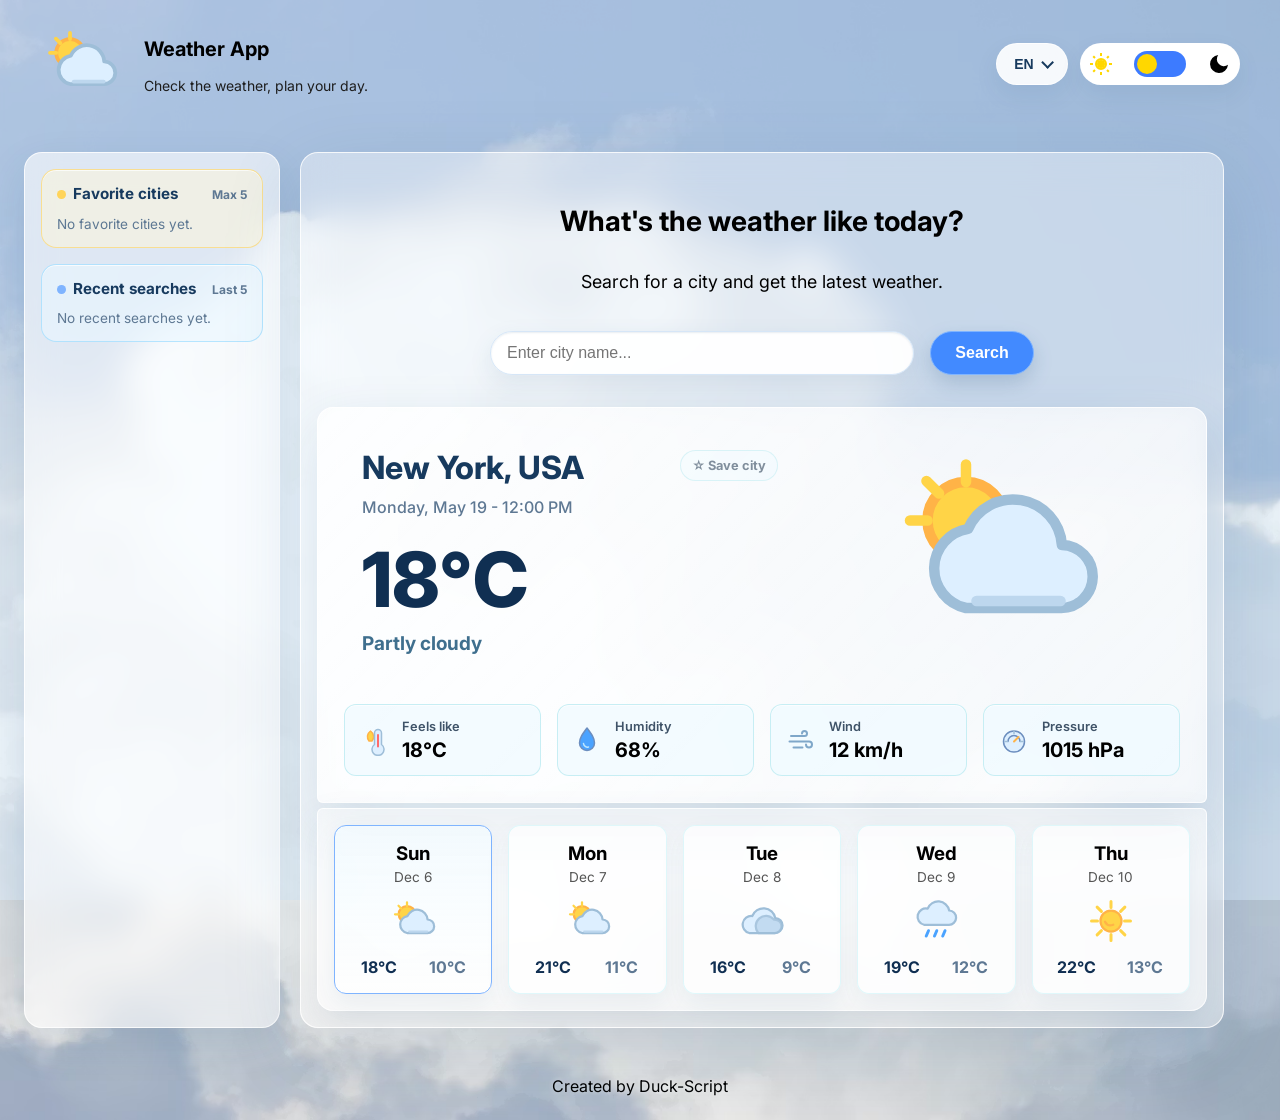
==== index.html @ ad8f3a9d "Replace main.html with index.html for consistency in file naming" ====
<!DOCTYPE html>

<html lang="en">

<head>
    <meta charset="UTF-8">
    <meta name="viewport" content="width=device-width, initial-scale=1.0">
    <meta http-equiv="X-UA-Compatible" content="ie=edge">
    <meta name="color-scheme" content="light dark">

    <link href="https://fonts.googleapis.com/css2?family=Inter:wght@400;500;600;700;800&display=swap" rel="stylesheet">

    <title>Weather App</title>

    <link rel="stylesheet" href="./css/style.css">
    <script src="./js/main.js" defer></script>
    
</head>

<body>
    <div class="page-loader" id="page-loader">
        <div class="loader-card" aria-hidden="true">
            <div class="loader-sky">
                <span class="loader-ring"></span>
                <img src="./assets/icons/weather/partly-cloudy.svg" alt="" class="loader-icon">
                <span class="loader-dot loader-dot-1"></span>
                <span class="loader-dot loader-dot-2"></span>
                <span class="loader-dot loader-dot-3"></span>
            </div>
            <div class="loader-progress">
                <span></span>
            </div>
        </div>
        <p>Loading weather app...</p>
    </div>

    <!-- Header navigation -->
    <header class="top-section">

        <div class="sun-cloud-icon">
            <img src="./assets/icons/weather/partly-cloudy.svg" alt="weather icon" class="weather-icon">
        </div>

        <div class="app-name">
            <h2 class="app-title">Weather App</h2>
            <h3 class="app-subtitle">Check the weather, plan your day.</h3>
        </div>

        <div class="header-controls">
            <!-- Language selector -->
            <div class="language-menu">
                <select id="language-select" class="language-select" aria-label="Language selector">
                    <option value="en">EN</option>
                    <option value="pl">PL</option>
                    <option value="ua">UA</option>
                </select>

                <button id="language-button" class="language-button" type="button" aria-haspopup="listbox" aria-expanded="false">
                    EN
                </button>

                <div id="language-options" class="language-options" role="listbox" hidden>
                    <button type="button" data-language="en" role="option">EN</button>
                    <button type="button" data-language="pl" role="option">PL</button>
                    <button type="button" data-language="ua" role="option">UA</button>
                </div>
            </div>

            <!-- Theme toggle -->
            <div class="mode-toggle-container">
                <img src="./assets/icons/app/light-mode.svg" alt="" class="light-mode" aria-hidden="true">
                <input type="checkbox" id="switch" /><label for="switch">Toggle</label>
                <img src="./assets/icons/app/dark-mode.svg" alt="" class="dark-mode" aria-hidden="true">
            </div>
        </div>

    </header>

    <div class="app-layout">
        <aside class="city-panel" aria-label="Saved cities panel">
            <section class="city-panel__section city-panel__section--favorites">
                <div class="city-panel__header">
                    <h2 id="favorites-title">Favorite cities</h2>
                    <span id="favorites-limit">Max 5</span>
                </div>
                <ul id="favorite-cities" class="city-list"></ul>
            </section>

            <section class="city-panel__section city-panel__section--recent">
                <div class="city-panel__header">
                    <h2 id="recent-title">Recent searches</h2>
                    <span id="recent-limit">Last 5</span>
                </div>
                <ul id="recent-searches" class="city-list"></ul>
            </section>
        </aside>

        <main class="main-section">
        <!-- Search section -->
        <div class="headline-container">
            <h1 id="headline">What&rsquo;s the weather like today?</h1>
            <h2 id="subtitle">Search for a city and get the latest weather.</h2>
        </div>

        <form class="search-container">
            <label for="city-input" class="visually-hidden">City name</label>
            <div class="search-input-wrapper">
                <input id="city-input" type="text" placeholder="Enter city name..." autocomplete="off">
                <ul id="city-suggestions" class="city-suggestions" hidden></ul>
            </div>
            <button id="search-button" type="submit">Search</button>
        </form>

        <!-- Weather data rendered by JavaScript -->
        <section class="weather-display-container">

            <section class="weather-display">
                <div class="weather-info">
                    <div class="current-city-header">
                        <h2 id="city-name">New York, USA</h2>
                        <button id="favorite-button" class="favorite-button" type="button">☆ Save city</button>
                    </div>

                    <h3 id="date">Monday, May 19 - 12:00 PM </h3>

                    <p id="temperature">18°C</p>
                    <p id="description">Partly cloudy</p>
                </div>

                    <img id="current-weather-icon" src="./assets/icons/weather/partly-cloudy.svg" alt="Weather Icon">

            </section>

            <section class="weather-details">
                <article class="weather-description">

                    <img src="./assets/icons/metrics/feels-like.svg" alt="Feels like icon" class="weather-description-icon"/>
                    <div class="feels-like-container">
                        <h3>Feels like</h3>
                        <p id="feels-like">18°C</p>
                    </div>

                </article>

                <article class="weather-description">

                    <img src="./assets/icons/metrics/humidity.svg" alt="Humidity icon" class="weather-description-icon"/>
                    <div class="humidity-container">
                        <h3>Humidity</h3>
                        <p id="humidity">68%</p>
                    </div>

                </article>

                <article class="weather-description">
                    <img src="./assets/icons/metrics/wind.svg" alt="Wind icon" class="weather-description-icon"/>
                    <div class="wind-container">
                        <h3>Wind</h3>
                        <p id="wind-speed">12 km/h</p>
                    </div>
                </article>

                <article class="weather-description">
                    <img src="./assets/icons/metrics/pressure.svg" alt="Pressure icon" class="weather-description-icon"/>
                    <div class="pressure-container">
                        <h3>Pressure</h3>
                        <p id="pressure">1015 hPa</p>
                    </div>
                </article>

            </section>
        </section>

        <!-- Forecast section rendered by JavaScript -->
        <section class="forecast">
            <article class="forecast-card">

                <div class="day-month">
                    <h3>Mon</h3>
                    <p id="month-1">May 19</p>
                </div>

                <img src="./assets/icons/weather/partly-cloudy.svg" alt="Sunny day" class="card1-icon"/>

                <div class="temp-range">
                    <p id="range-1">18°C</p>
                    <p id="range-2">10°C</p>
                </div>

            </article>

            <article class="forecast-card">

                <div class="day-month">
                    <h3>Tue</h3>
                    <p id="month-2">May 20</p>
                </div>

                <img src="./assets/icons/weather/partly-cloudy.svg" alt="Sunny day" class="card2-icon"/>

                <div class="temp-range">
                    <p id="range-3">21°C</p>
                    <p id="range-4">11°C</p>
                </div>

            </article>

            <article class="forecast-card">

                <div class="day-month">
                    <h3>Wed</h3>
                    <p id="month-3">May 21</p>
                </div>

                <img src="./assets/icons/weather/partly-cloudy.svg" alt="Sunny day" class="card3-icon"/>

                <div class="temp-range">
                    <p id="range-5">16°C</p>
                    <p id="range-6">9°C</p>
                </div>

            </article>

            <article class="forecast-card">

                <div class="day-month">
                    <h3>Thu</h3>
                    <p id="month-4">May 22</p>
                </div>

                <img src="./assets/icons/weather/partly-cloudy.svg" alt="Sunny day" class="card4-icon"/>

                <div class="temp-range">
                    <p id="range-7">19°C</p>
                    <p id="range-8">12°C</p>
                </div>

            </article>

            <article class="forecast-card">

                <div class="day-month">
                    <h3>Fri</h3>
                    <p id="month-5">May 23</p>
                </div>

                <img src="./assets/icons/weather/partly-cloudy.svg" alt="Sunny day" class="card5-icon"/>

                <div class="temp-range">
                    <p id="range-9">22°C</p>
                    <p id="range-10">13°C</p>
                </div>

            </article>

        </section>
        </main>
    </div>

    <footer>
        <p>Created by Duck-Script</p>
    </footer>

</body>

</html>
---- css/style.css ----
/* Switching between light and dark themes */

:root {
    --body-bg-image: url("../assets/backgrounds/clouds.avif");
    --page-overlay-bg: #DDEFFF73;
    --text-primary: #000000;
    --text-secondary: #1D1D1D;
    --text-muted: #555555;
    --weather-city-text: #173A5E;
    --weather-date-text: #5E7893;
    --weather-temp-text: #102F52;
    --weather-description-text: #3F6F8E;
    --weather-detail-text: #3F5368;
    --surface-main-bg: #FFFFFF66;
    --surface-main-border: #FFFFFFCC;
    --surface-main-shadow: 0 1.5rem 5rem #1F4E7926;
    --surface-weather-bg: #FFFFFFB3;
    --surface-weather-glow: #FFFFFF8C;
    --surface-weather-border: #FFFFFFD9;
    --surface-weather-shadow: 0 1.25rem 3.5rem #1F4E7924;
    --surface-forecast-bg: #FFFFFF80;
    --surface-forecast-border: #FFFFFFCC;
    --surface-forecast-shadow: 0 0.875rem 2.25rem #1F4E791A;
    --surface-card-bg: #FFFFFFB3;
    --surface-card-border: #D9F7FACC;
    --surface-card-shadow: 0 0.625rem 1.5rem #1F4E7914;
    --detail-card-bg: #F1FAFFCC;
    --detail-card-border: #BDECF2CC;
    --detail-card-shadow: inset 0 0.0625rem 0 #FFFFFFB3;
    --panel-bg: #FFFFFF9C;
    --panel-border: #FFFFFFCC;
    --panel-shadow: 0 1rem 2.5rem #1F4E7920;
    --panel-favorites-bg: #FFF7D980;
    --panel-favorites-border: #FFD45A99;
    --panel-recent-bg: #EAF7FF99;
    --panel-recent-border: #8ED7FF99;
    --panel-section-shadow: inset 0 0.0625rem 0 #FFFFFFB3;
    --toggle-container-bg: #FFFFFF;
    --toggle-light-bg: #3d7bff;
    --toggle-dark-bg: #FFD700;
    --toggle-knob-bg: #FFD700;
    --select-bg: #FFFFFFE6;
    --select-text: #173A5E;
    --select-border: #FFFFFFCC;
    --select-menu-bg: #F3FAFFE8;
    --select-menu-hover-bg: #DDEFFF;
    --scrollbar-track: #DDEFFF99;
    --scrollbar-thumb: #7FB4FF;
    --loader-bg: #DDEFFFEE;
    --loader-text: #173A5E;
    --loader-card-bg: #FFFFFF8C;
    --loader-card-border: #FFFFFFD9;
    --loader-progress-bg: #D6EAFD;
    --loader-progress-fill: linear-gradient(90deg, #7FB4FF, #FFD45A, #9DD7FF);
    --input-bg: #FFFFFFF2;
    --input-focus-bg: #FFFFFF;
    --input-text: #000000;
    --input-border: #D6E6F7;
    --input-focus-border: #7FB4FF;
    --input-shadow: inset 0 0.0625rem 0.125rem #1F4E791A, 0 0.5rem 1.5rem #1F4E7917;
    --input-focus-shadow: inset 0 0.0625rem 0.125rem #1F4E791A, 0 0 0 0.1875rem #428AFF26;
    --button-bg: #428AFF;
    --button-hover-bg: #2F76F3;
    --button-text: #FFFFFF;
    --button-border: #7FB4FF;
    --button-shadow: 0 0.5rem 1.25rem #1F4E7933;
    --button-hover-shadow: 0 0.75rem 1.75rem #1F4E7940;
    --button-active-shadow: 0 0.375rem 1rem #1F4E792E;
    --footer-text-shadow: 0 0 0.3125rem #FFFFFFA6;
}

body.dark-theme {
    --page-overlay-bg: #071426CC;
    --text-primary: #EAF4FF;
    --text-secondary: #C7D7E8;
    --text-muted: #A8B7C8;
    --weather-city-text: #E9F5FF;
    --weather-date-text: #AFC4DA;
    --weather-temp-text: #F5FBFF;
    --weather-description-text: #9DD7FF;
    --weather-detail-text: #BED0E2;
    --surface-main-bg: #102033A6;
    --surface-main-border: #7FA6CC33;
    --surface-main-shadow: 0 1.5rem 5rem #00000059;
    --surface-weather-bg: #13263BCC;
    --surface-weather-glow: #1B3652A6;
    --surface-weather-border: #8FB6DC33;
    --surface-weather-shadow: 0 1.25rem 3.5rem #00000052;
    --surface-forecast-bg: #0F2135B3;
    --surface-forecast-border: #7FA6CC33;
    --surface-forecast-shadow: 0 0.875rem 2.25rem #00000045;
    --surface-card-bg: #182C42CC;
    --surface-card-border: #7FCDEB33;
    --surface-card-shadow: 0 0.625rem 1.5rem #0000003D;
    --detail-card-bg: #173049CC;
    --detail-card-border: #68B5D94D;
    --detail-card-shadow: inset 0 0.0625rem 0 #FFFFFF1A;
    --panel-bg: #102033CC;
    --panel-border: #7FA6CC33;
    --panel-shadow: 0 1rem 2.5rem #00000045;
    --panel-favorites-bg: #2A2B1FCC;
    --panel-favorites-border: #FFD45A66;
    --panel-recent-bg: #102D45CC;
    --panel-recent-border: #68B5D966;
    --panel-section-shadow: inset 0 0.0625rem 0 #FFFFFF1A;
    --toggle-container-bg: #122237;
    --toggle-light-bg: #111827;
    --toggle-dark-bg: #FFD700;
    --toggle-knob-bg: #111827;
    --select-bg: #122237E6;
    --select-text: #EAF4FF;
    --select-border: #7FA6CC33;
    --select-menu-bg: #13263BF0;
    --select-menu-hover-bg: #1F3A58;
    --scrollbar-track: #102033;
    --scrollbar-thumb: #5EA8FF;
    --loader-bg: #071426F2;
    --loader-text: #EAF4FF;
    --loader-card-bg: #13263BCC;
    --loader-card-border: #8FB6DC33;
    --loader-progress-bg: #223B57;
    --loader-progress-fill: linear-gradient(90deg, #5EA8FF, #FFD45A, #9DD7FF);
    --input-bg: #0F1F33E6;
    --input-focus-bg: #142A43;
    --input-text: #F4FAFF;
    --input-border: #456C91;
    --input-focus-border: #8EC8FF;
    --input-shadow: inset 0 0.0625rem 0.125rem #00000040, 0 0.5rem 1.5rem #0000002E;
    --input-focus-shadow: inset 0 0.0625rem 0.125rem #00000040, 0 0 0 0.1875rem #8EC8FF33;
    --button-bg: #5EA8FF;
    --button-hover-bg: #7DBAFF;
    --button-text: #06111F;
    --button-border: #9CCBFF;
    --button-shadow: 0 0.5rem 1.25rem #0000004D;
    --button-hover-shadow: 0 0.75rem 1.75rem #00000059;
    --button-active-shadow: 0 0.375rem 1rem #00000040;
    --footer-text-shadow: 0 0 0.3125rem #00000099;
}

* {
    box-sizing: border-box;
    padding: 0;
}

.visually-hidden {
    position: absolute;
    width: 0.0625rem;
    height: 0.0625rem;
    padding: 0;
    margin: -0.0625rem;
    overflow: hidden;
    clip: rect(0, 0, 0, 0);
    white-space: nowrap;
    border: 0;
}

/* Body */

body {
    font-family: "Inter", sans-serif;
    color: var(--text-primary);
    background-image: var(--body-bg-image);
    background-size: cover;
    background-position: center;
    background-repeat: no-repeat;
    position: relative;
    isolation: isolate;
    min-height: 100vh;
}

body::before {
    content: '';
    position: fixed;
    inset: 0;
    background: var(--page-overlay-bg);
    pointer-events: none;
    z-index: -1;
}

/* Page loader */

.page-loader {
    position: fixed;
    inset: 0;
    z-index: 10;
    display: flex;
    flex-direction: column;
    align-items: center;
    justify-content: center;
    gap: 1rem;
    background: var(--loader-bg);
    color: var(--loader-text);
    transition: opacity 0.35s ease, visibility 0.35s ease;
}

.page-loader.hidden {
    opacity: 0;
    visibility: hidden;
}

.loader-card {
    display: grid;
    justify-items: center;
    gap: 1rem;
    width: 10rem;
    padding: 1.15rem 1.25rem 1.05rem;
    background: var(--loader-card-bg);
    border: 0.0625rem solid var(--loader-card-border);
    border-radius: 1.25rem;
    box-shadow: 0 1rem 2.5rem #1F4E7926;
    backdrop-filter: blur(1rem);
    -webkit-backdrop-filter: blur(1rem);
}

.loader-sky {
    position: relative;
    display: grid;
    place-items: center;
    width: 6.5rem;
    height: 6.5rem;
}

.loader-icon {
    position: relative;
    z-index: 2;
    width: 5rem;
    height: 5rem;
    animation: loader-float 1.6s ease-in-out infinite;
}

.loader-ring {
    position: absolute;
    inset: 0.35rem;
    border: 0.1875rem solid #9DD7FF80;
    border-top-color: #FFD45A;
    border-right-color: #7FB4FF;
    border-radius: 50%;
    animation: loader-ring-spin 1.8s linear infinite;
}

.loader-dot {
    position: absolute;
    bottom: 0.8rem;
    width: 0.45rem;
    height: 0.45rem;
    border-radius: 50%;
    background: #7FB4FF;
    opacity: 0;
    animation: loader-dot-move 1.4s ease-in-out infinite;
}

.loader-dot-1 {
    left: 1.75rem;
}

.loader-dot-2 {
    left: 3rem;
    animation-delay: 0.18s;
}

.loader-dot-3 {
    left: 4.25rem;
    animation-delay: 0.36s;
}

.loader-progress {
    width: 100%;
    height: 0.45rem;
    overflow: hidden;
    border-radius: 999rem;
    background: var(--loader-progress-bg);
}

.loader-progress span {
    display: block;
    width: 45%;
    height: 100%;
    border-radius: inherit;
    background: var(--loader-progress-fill);
    animation: loader-progress 1.35s ease-in-out infinite;
}

.page-loader p {
    margin: 0;
    font-size: 1rem;
    font-weight: 600;
}

@keyframes loader-float {
    0%, 100% {
        transform: translateY(0) scale(1);
    }

    50% {
        transform: translateY(-0.35rem) scale(1.04);
    }
}

@keyframes loader-ring-spin {
    to {
        transform: rotate(360deg);
    }
}

@keyframes loader-dot-move {
    0% {
        transform: translateY(0);
        opacity: 0;
    }

    35% {
        opacity: 1;
    }

    70% {
        transform: translateY(-1rem);
        opacity: 0;
    }

    100% {
        transform: translateY(-1rem);
        opacity: 0;
    }
}

@keyframes loader-progress {
    0% {
        transform: translateX(-120%);
    }

    55% {
        transform: translateX(65%);
    }

    100% {
        transform: translateX(230%);
    }
}

/* Header */

.top-section {
    display: flex;
    align-items: center;
    width: min(100% - 2rem, 75rem);
    margin-inline: auto;
    gap: 1.5rem;
    padding-block: 0.75rem;
}

.sun-cloud-icon {
    display: flex;
    align-items: center;
}

.sun-cloud-icon .weather-icon {
    width: 5rem;
    height: 5rem;
}

.app-title {
    font-size: 1.25rem;
    font-weight: bold;
    width: fit-content;
    user-select: none; 
}

.app-subtitle {
    font-size: 0.875rem;
    font-weight: 400;
    color: var(--text-secondary);
    width: fit-content;
    user-select: none; 
}

.mode-toggle-container {
    display: flex;
    align-items: center;
    justify-content: space-between;
    position: relative;
    width: 10rem;
    height: 2.625rem;
    padding: 0.5rem;
    background-color: var(--toggle-container-bg);
    border: 0.0625rem solid var(--select-border);
    border-radius: 3.75rem;
    box-shadow: 0 0.625rem 1.5rem #1F4E7914;
}

.header-controls {
    display: flex;
    align-items: center;
    gap: 0.75rem;
    margin-left: auto;
    flex-wrap: wrap;
    justify-content: flex-end;
}

.language-menu {
    position: relative;
}

.language-select {
    position: absolute;
    width: 0.0625rem;
    height: 0.0625rem;
    opacity: 0;
    pointer-events: none;
}

.language-button {
    min-width: 4.5rem;
    height: 2.625rem;
    padding: 0 2rem 0 1rem;
    border: 0.0625rem solid var(--select-border);
    border-radius: 3.75rem;
    background: var(--select-bg);
    color: var(--select-text);
    font-size: 0.875rem;
    font-weight: 700;
    outline: none;
    cursor: pointer;
    box-shadow: 0 0.625rem 1.5rem #1F4E7914;
    backdrop-filter: blur(0.625rem);
    -webkit-backdrop-filter: blur(0.625rem);
    position: relative;
    transition: transform 0.2s ease, box-shadow 0.2s ease, border-color 0.2s ease;
}

.language-button::after {
    content: '';
    position: absolute;
    right: 0.9rem;
    top: 50%;
    width: 0.45rem;
    height: 0.45rem;
    border-right: 0.125rem solid currentColor;
    border-bottom: 0.125rem solid currentColor;
    transform: translateY(-65%) rotate(45deg);
    transition: transform 0.2s ease;
}

.language-button[aria-expanded="true"]::after {
    transform: translateY(-25%) rotate(225deg);
}

.language-button:hover,
.language-button:focus-visible {
    border-color: var(--input-focus-border);
    box-shadow: 0 0.75rem 1.75rem #1F4E7926;
    transform: translateY(-0.0625rem);
}

.language-options {
    position: absolute;
    top: calc(100% + 0.45rem);
    left: 0;
    z-index: 5;
    display: grid;
    gap: 0.25rem;
    min-width: 6.25rem;
    padding: 0.35rem;
    border: 0.0625rem solid var(--select-border);
    border-radius: 0.875rem;
    background: var(--select-menu-bg);
    box-shadow: 0 1rem 2rem #1F4E7926;
    backdrop-filter: blur(0.875rem);
    -webkit-backdrop-filter: blur(0.875rem);
}

.language-options[hidden] {
    display: none;
}

.language-options button {
    border: 0;
    border-radius: 0.625rem;
    padding: 0.6rem 0.75rem;
    background: transparent;
    color: var(--select-text);
    font: inherit;
    font-weight: 700;
    text-align: left;
    cursor: pointer;
    transition: background 0.2s ease, color 0.2s ease;
}

.language-options button:hover,
.language-options button:focus-visible,
.language-options button.active {
    background: var(--select-menu-hover-bg);
    color: var(--weather-city-text);
}

.light-mode,
.dark-mode {
    width: 1.5rem;
    height: 1.5rem;
    display: block;
}

            /* Mode Toggle */

            .mode-toggle-container input[type=checkbox] {
                display: none;
            }

            .mode-toggle-container label {
                cursor: pointer;
                text-indent: -624.9375rem;
                width: 3.25rem;
                height: 1.625rem;
                background: var(--toggle-light-bg);
                display: block;
                border-radius: 1.625rem;
                position: absolute;
                left: 50%;
                top: 50%;
                transform: translate(-50%, -50%);
            }

            .mode-toggle-container label:after {
                content: '';
                position: absolute;
                top: 0.1875rem;
                left: 0.1875rem;
                width: 1.25rem;
                height: 1.25rem;
                background: var(--toggle-knob-bg);
                border-radius: 1.25rem;
                transition: 0.3s;
            }

            .mode-toggle-container input:checked + label {
                background: var(--toggle-dark-bg);
            }

            .mode-toggle-container input:checked + label:after {
                left: calc(100% - 0.1875rem);
                transform: translateX(-100%);
            }

            .mode-toggle-container label:active:after {
                width: 1.75rem;
            }

/* Main */

.app-layout {
    display: grid;
    grid-template-columns: minmax(13rem, 16rem) minmax(0, 64rem);
    align-items: stretch;
    justify-content: center;
    gap: 1.25rem;
    width: min(100% - 2rem, 82rem);
    margin: 2rem auto;
}

.city-panel {
    display: grid;
    gap: 1rem;
    align-content: start;
    height: 100%;
    padding: 1rem;
    background: var(--panel-bg);
    border: 0.0625rem solid var(--panel-border);
    border-radius: 1.125rem;
    box-shadow: var(--panel-shadow);
    backdrop-filter: blur(1rem);
    -webkit-backdrop-filter: blur(1rem);
}

.city-panel__section {
    display: grid;
    gap: 0.75rem;
    align-content: start;
    padding: 0.95rem;
    border: 0.0625rem solid var(--panel-border);
    border-radius: 0.95rem;
    box-shadow: var(--panel-section-shadow);
}

/* Favorites and recent searches have slightly different moods. */

.city-panel__section--favorites {
    background: var(--panel-favorites-bg);
    border-color: var(--panel-favorites-border);
}

.city-panel__section--recent {
    background: var(--panel-recent-bg);
    border-color: var(--panel-recent-border);
}

.city-panel__header {
    display: flex;
    align-items: center;
    justify-content: space-between;
    gap: 0.75rem;
}

.city-panel__header h2 {
    display: flex;
    align-items: center;
    gap: 0.45rem;
    margin: 0;
    color: var(--weather-city-text);
    font-size: 0.95rem;
    line-height: 1.2;
}

/* Small color dot makes the side panel easier to scan. */

.city-panel__header h2::before {
    content: '';
    width: 0.55rem;
    height: 0.55rem;
    flex-shrink: 0;
    border-radius: 50%;
}

.city-panel__section--favorites .city-panel__header h2::before {
    background: #FFD45A;
}

.city-panel__section--recent .city-panel__header h2::before {
    background: #7FB4FF;
}

.city-panel__header span {
    color: var(--weather-date-text);
    font-size: 0.75rem;
    font-weight: 700;
}

.city-list {
    display: grid;
    gap: 0.5rem;
    list-style: none;
    margin: 0;
    padding: 0;
}

.city-list li {
    display: flex;
    align-items: center;
    gap: 0.5rem;
}

.city-list__button,
.city-list__remove,
.favorite-button {
    border: 0.0625rem solid var(--detail-card-border);
    border-radius: 999rem;
    background: var(--detail-card-bg);
    color: var(--weather-detail-text);
    cursor: pointer;
    font: inherit;
    font-weight: 700;
    transition: transform 0.2s ease, border-color 0.2s ease, background 0.2s ease;
}

.city-list__button {
    flex: 1;
    min-width: 0;
    padding: 0.55rem 0.7rem;
    text-align: left;
    box-shadow: inset 0 0.0625rem 0 #FFFFFF80;
}

.city-list__remove {
    width: 2rem;
    height: 2rem;
    flex-shrink: 0;
    display: grid;
    place-items: center;
}

.city-list__button:hover,
.city-list__remove:hover,
.favorite-button:hover {
    border-color: var(--input-focus-border);
    transform: translateY(-0.0625rem);
}

.favorite-button:disabled {
    cursor: not-allowed;
    opacity: 0.65;
    transform: none;
}

.city-list__empty {
    color: var(--weather-date-text);
    font-size: 0.85rem;
    margin: 0;
}

.main-section {
    display: flex;
    flex-direction: column;
    width: min(100% - 2rem, 64rem);
    margin: 0;

    background: var(--surface-main-bg);
    border: 0.0625rem solid var(--surface-main-border);
    box-shadow: var(--surface-main-shadow);
    backdrop-filter: blur(1.125rem);
    -webkit-backdrop-filter: blur(1.125rem);
    border-radius: 1.125rem;
    overflow: hidden;
}

/* Headline section */

.headline-container {
    display: flex;
    flex-direction: column;
    align-items: center;
    width: min(100% - 2rem, 34rem);
    margin: 2rem auto 0.75rem;
    font-size: 0.865rem;
    text-align: center;
}

#headline, #subtitle {
    width: fit-content;
    user-select: none; 
}

#headline {
    font-size: 1.75rem;
    font-weight: 700;
    
}

#subtitle {
    font-size: 1.115rem;
    font-weight: 400;
}

            /* Search section */

            .search-container {
                display: flex;
                align-items: center;
                gap: 1rem;
                width: min(100% - 2rem, 34rem);
                justify-content: center;
                margin: 0.75rem auto 2rem;
            }

            .search-input-wrapper {
                position: relative;
                display: flex;
                flex: 1;
                min-width: 0;
            }

            #city-input {
                flex: 1;
                min-width: 0;
                padding: 0.75rem 1rem;
                border: 0.0625rem solid var(--input-border);
                border-radius: 16rem;
                background: var(--input-bg);
                color: var(--input-text);
                outline: none;
                font-size: 1rem;
                box-shadow: var(--input-shadow);
                transition: border-color 0.2s ease, box-shadow 0.2s ease, background 0.2s ease;
            }

            .city-suggestions {
                position: absolute;
                top: calc(100% + 0.45rem);
                left: 0;
                right: 0;
                z-index: 6;
                display: grid;
                gap: 0.25rem;
                max-height: 15rem;
                overflow-y: auto;
                margin: 0;
                padding: 0.4rem;
                list-style: none;
                border: 0.0625rem solid var(--select-border);
                border-radius: 0.875rem;
                background: var(--select-menu-bg);
                box-shadow: 0 1rem 2rem #1F4E7926;
                backdrop-filter: blur(0.875rem);
                -webkit-backdrop-filter: blur(0.875rem);
                scrollbar-color: var(--scrollbar-thumb) var(--scrollbar-track);
                scrollbar-width: thin;
            }

            .city-suggestions::-webkit-scrollbar {
                width: 0.625rem;
            }

            .city-suggestions::-webkit-scrollbar-track {
                background: var(--scrollbar-track);
                border-radius: 999rem;
            }

            .city-suggestions::-webkit-scrollbar-thumb {
                background: var(--scrollbar-thumb);
                border: 0.125rem solid var(--scrollbar-track);
                border-radius: 999rem;
            }

            .city-suggestions[hidden] {
                display: none;
            }

            .city-suggestions button,
            .city-suggestions .city-suggestions__empty {
                width: 100%;
                border: 0;
                border-radius: 0.625rem;
                padding: 0.65rem 0.75rem;
                background: transparent;
                color: var(--select-text);
                font: inherit;
                text-align: left;
            }

            .city-suggestions button {
                cursor: pointer;
            }

            .city-suggestions button:hover,
            .city-suggestions button:focus-visible {
                background: var(--select-menu-hover-bg);
            }

            .city-suggestions strong {
                display: block;
                color: var(--weather-city-text);
                font-size: 0.9rem;
            }

            .city-suggestions span {
                color: var(--weather-date-text);
                font-size: 0.8rem;
            }

            #city-input:focus {
                background: var(--input-focus-bg);
                border-color: var(--input-focus-border);
                box-shadow: var(--input-focus-shadow);
            }

            #search-button{
                flex-shrink: 0;
                min-width: 6.5rem;
                padding: 0.75rem 1rem;
                border: 0.0625rem solid var(--button-border);
                border-radius: 16rem;
                background: var(--button-bg);
                color: var(--button-text);
                font-size: 1rem;
                font-weight: 600;
                outline: none;
                cursor: pointer;
                box-shadow: var(--button-shadow);
                transition: transform 0.2s ease, box-shadow 0.2s ease, background 0.2s ease;
            }

            #search-button:hover {
                background: var(--button-hover-bg);
                box-shadow: var(--button-hover-shadow);
                transform: translateY(-0.0625rem);
            }

            #search-button:active {
                transform: translateY(0);
                box-shadow: var(--button-active-shadow);
            }

/* Weather display */

.weather-display-container {
    background: linear-gradient(135deg, var(--surface-weather-bg), var(--surface-weather-glow));
    border: 0.0625rem solid var(--surface-weather-border);
    box-shadow: var(--surface-weather-shadow);
    backdrop-filter: blur(0.875rem);
    -webkit-backdrop-filter: blur(0.875rem);
    border-radius: 1rem 1rem 0.375rem 0.375rem;
    user-select: none; 
    margin: 0 1rem;
    overflow: hidden;
}

.weather-display {
    display: grid;
    align-items: center;
    justify-items: center;
    grid-template-columns: minmax(0, 1.1fr) minmax(10rem, 0.9fr);
    gap: 1.5rem;
    padding: 2rem 2rem 1.5rem;
}

.weather-info {
    display: grid;
    justify-items: start;
    width: min(100%, 26rem);
    gap: 0.65rem;
}

.current-city-header {
    display: flex;
    align-items: flex-start;
    gap: 0.75rem;
    width: 100%;
}

.favorite-button {
    flex-shrink: 0;
    padding: 0.45rem 0.7rem;
    font-size: 0.8rem;
}

#city-name {
    font-size: 2rem;
    font-weight: 750;
    color: var(--weather-city-text);
    width: 100%;
    margin: 0;
    line-height: 1.15;
}

#date {
    font-size: 1rem;
    font-weight: 500;
    color: var(--weather-date-text);
    width: 100%;
    margin: 0;
}

#temperature {
    font-size: clamp(3.5rem, 7vw, 4.75rem);
    font-weight: 800;
    color: var(--weather-temp-text);
    margin: 1rem 0 0.35rem;
    width: 100%;
    line-height: 0.95;
}

#description {
    font-size: 1.1875rem;
    font-weight: 700;
    color: var(--weather-description-text);
    width: 100%;
    margin: 0;
}

#current-weather-icon {
    width: clamp(10rem, 22vw, 14rem);
    height: clamp(10rem, 22vw, 14rem);
    object-fit: contain;
}

/* Weather details */

.weather-details {
    display: grid;
    grid-template-columns: repeat(4, minmax(0, 1fr));
    gap: 1rem;
    padding: 1rem 1.6rem 1.6rem;
}

.weather-description {
    display: flex;
    align-items: center;
    gap: 0.75rem;
    font-size: 0.875rem;
    color: var(--weather-detail-text);
    padding: 0.85rem;
    background: var(--detail-card-bg);
    border: 0.0625rem solid var(--detail-card-border);
    border-radius: 0.75rem;
    box-shadow: var(--detail-card-shadow);
    transition: transform 0.2s ease, border-color 0.2s ease;
}

.weather-description:hover {
    transform: translateY(-0.0625rem);
}

.weather-description h3 {
    margin: 0 0 0.25rem;
    font-size: 0.8rem;
    font-weight: 600;
}

.weather-description-icon {
    width: 2rem;
    height: 2rem;
    flex-shrink: 0;
}

#feels-like,
#humidity,
#wind-speed,
#pressure {
    font-size: 1.25rem;
    color: var(--text-primary);
    margin: 0;
    font-weight: 700;
}

/* Forecast */

.forecast {
    display: grid;
    grid-template-columns: repeat(5, 1fr);
    gap: 1rem;
    margin: 0.3rem 1rem 1rem;
    user-select: none; 
    background: var(--surface-forecast-bg);
    border: 0.0625rem solid var(--surface-forecast-border);
    box-shadow: var(--surface-forecast-shadow);
    backdrop-filter: blur(0.625rem);
    -webkit-backdrop-filter: blur(0.625rem);
    border-radius: 0.375rem 0.375rem 1rem 1rem;
    padding: 1rem;
}

            .forecast-card {
                display: flex;
                flex-direction: column;
                align-items: center;
                justify-content: space-between;
                gap: 0.75rem;
                border-radius: 0.75rem;
                background: var(--surface-card-bg);
                border: 0.0625rem solid var(--surface-card-border);
                box-shadow: var(--surface-card-shadow);

                padding: 1rem;
                transition: transform 0.2s ease, border-color 0.2s ease;
            }

            .forecast-card:hover {
                transform: translateY(-0.0625rem);
            }

            /* First card is always today's forecast. */

            .forecast-card--today {
                border-color: var(--input-focus-border);
                background: linear-gradient(180deg, var(--detail-card-bg), var(--surface-card-bg));
            }


            .day-month {
                display: flex;
                flex-direction: column;
                align-items: center;
                gap: 0.25rem;
                text-align: center;
            }

            .day-month h3,
            .day-month p,
            .temp-range p {
                margin: 0;
            }

            #month-1, #month-2, #month-3, #month-4, #month-5 {
                font-size: 0.85rem;
                color: var(--text-muted);
            }

            .temp-range {
                display: grid;
                align-items: center;
                font-size: 1rem;
                grid-template-columns: repeat(2, minmax(0, 1fr));
                gap: 0.75rem;
                width: 100%;
                text-align: center;
                font-weight: 700;
            }

            .temp-range p:first-child {
                color: var(--weather-temp-text);
            }

            .temp-range p:last-child {
                color: var(--weather-date-text);
            }

            .card1-icon,
            .card2-icon,
            .card3-icon,
            .card4-icon,
            .card5-icon {
                width: 3rem;
                height: 3rem;
            }

/* Footer */

footer {
    display: flex;
    justify-content: center;
    align-items: center;
    text-shadow: var(--footer-text-shadow);
    color: var(--text-primary);
}

/* Responsive */

@media (max-width: 68.75rem) {
    .app-layout {
        grid-template-columns: 1fr;
        width: min(100% - 2rem, 64rem);
    }

    .city-panel {
        grid-template-columns: repeat(2, minmax(0, 1fr));
    }

    .top-section {
        padding: 1rem 2rem;
    }

    .weather-details {
        grid-template-columns: repeat(2, minmax(0, 1fr));
    }

    .forecast {
        grid-template-columns: repeat(3, 1fr);
    }
}

@media (max-width: 40rem) {
    .top-section {
        flex-wrap: wrap;
        gap: 1rem;
        padding: 1rem;
    }

    .header-controls {
        margin-left: 0;
        width: 100%;
        justify-content: space-between;
    }

    .search-container {
        flex-direction: column;
        align-items: stretch;
    }

    .city-panel {
        grid-template-columns: 1fr;
    }

    #search-button {
        width: 100%;
    }

    .weather-display {
        grid-template-columns: 1fr;
        text-align: center;
    }

    .weather-info {
        justify-items: center;
    }

    .current-city-header {
        flex-direction: column;
        align-items: center;
    }

    .weather-details {
        grid-template-columns: 1fr;
    }

    .forecast {
        grid-template-columns: 1fr;
    }
}
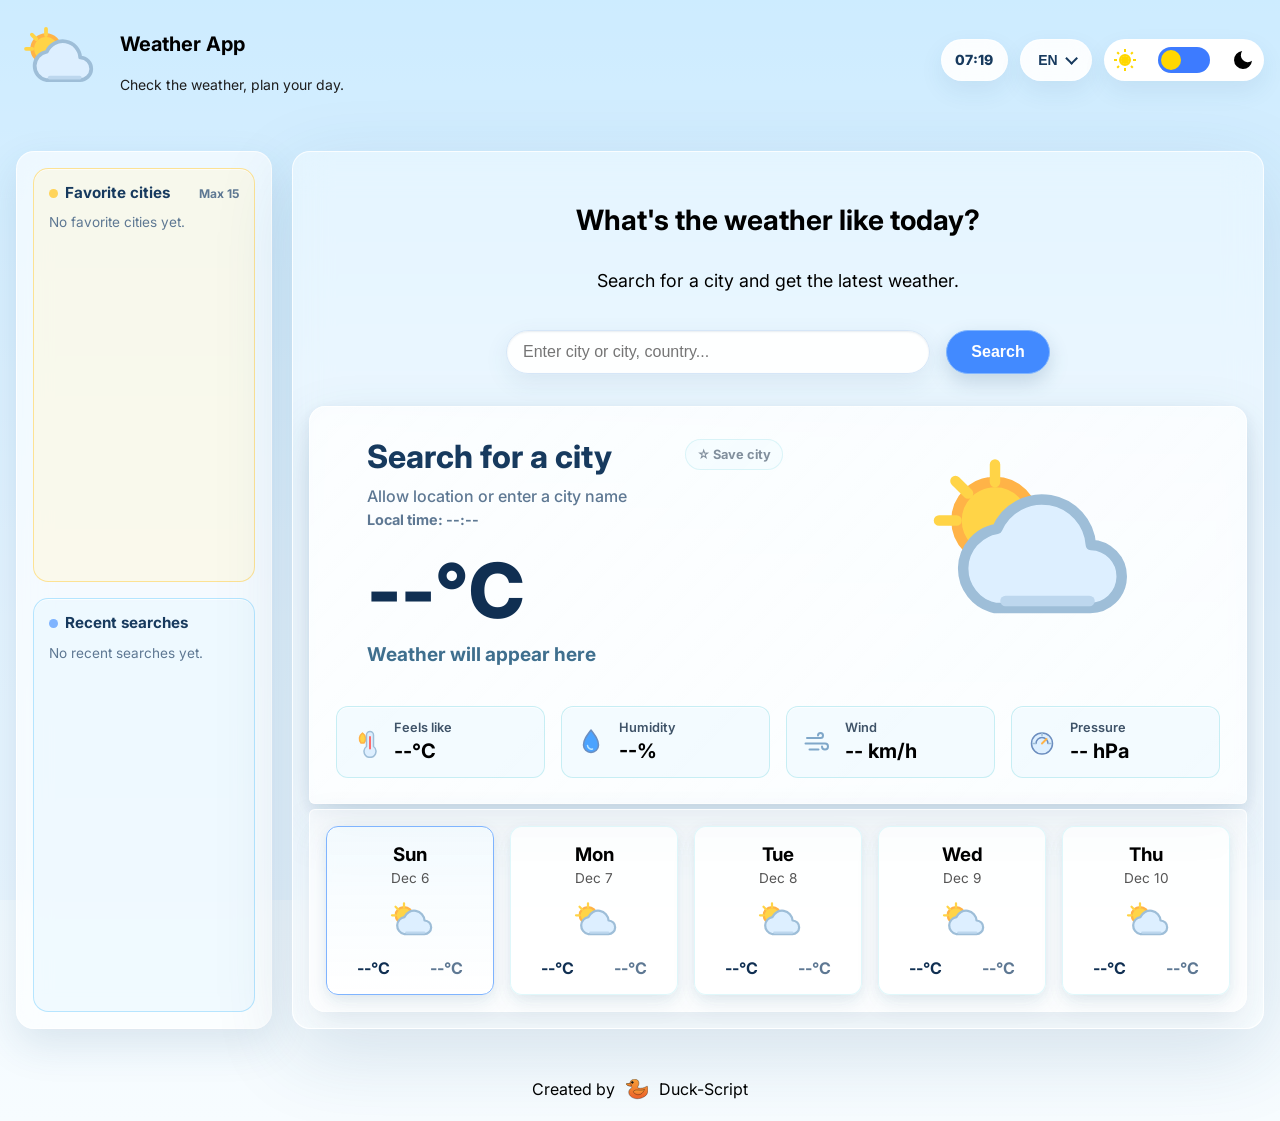
==== commit 1d8d002c: "Add duck-script SVG icon to assets/icons/app directory Enhance accessibility and responsiveness in H" ====
--- a/index.html
+++ b/index.html
@@ -18,6 +18,27 @@
 </head>
 
 <body>
+    <div class="weather-background" id="weather-background" aria-hidden="true">
+        <div class="weather-bg__sun"></div>
+        <div class="weather-bg__moon"></div>
+        <div class="weather-bg__stars"></div>
+        <div class="weather-bg__cloud weather-bg__cloud--one"><span class="weather-bg__precipitation"></span></div>
+        <div class="weather-bg__cloud weather-bg__cloud--two"><span class="weather-bg__precipitation"></span></div>
+        <div class="weather-bg__cloud weather-bg__cloud--three"><span class="weather-bg__precipitation"></span></div>
+        <div class="weather-bg__cloud weather-bg__cloud--four"><span class="weather-bg__precipitation"></span></div>
+        <div class="weather-bg__cloud weather-bg__cloud--five"><span class="weather-bg__precipitation"></span></div>
+        <div class="weather-bg__cloud weather-bg__cloud--six"><span class="weather-bg__precipitation"></span></div>
+        <div class="weather-bg__rain"></div>
+        <div class="weather-bg__snow"></div>
+        <div class="weather-bg__lightning"></div>
+        <div class="weather-bg__fog"></div>
+        <div class="weather-bg__birds">
+            <span></span>
+            <span></span>
+            <span></span>
+        </div>
+    </div>
+
     <div class="page-loader" id="page-loader">
         <div class="loader-card" aria-hidden="true">
             <div class="loader-sky">
@@ -34,20 +55,20 @@
         <p>Loading weather app...</p>
     </div>
 
-    <!-- Header navigation -->
     <header class="top-section">
 
         <div class="sun-cloud-icon">
-            <img src="./assets/icons/weather/partly-cloudy.svg" alt="weather icon" class="weather-icon">
+            <img src="./assets/icons/weather/partly-cloudy.svg" alt="" class="weather-icon" aria-hidden="true">
         </div>
 
         <div class="app-name">
-            <h2 class="app-title">Weather App</h2>
-            <h3 class="app-subtitle">Check the weather, plan your day.</h3>
+            <p class="app-title">Weather App</p>
+            <p class="app-subtitle">Check the weather, plan your day.</p>
         </div>
 
         <div class="header-controls">
-            <!-- Language selector -->
+            <div class="app-clock" id="app-clock" aria-label="Current time">--:--</div>
+
             <div class="language-menu">
                 <select id="language-select" class="language-select" aria-label="Language selector">
                     <option value="en">EN</option>
@@ -55,21 +76,20 @@
                     <option value="ua">UA</option>
                 </select>
 
-                <button id="language-button" class="language-button" type="button" aria-haspopup="listbox" aria-expanded="false">
+                <button id="language-button" class="language-button" type="button" aria-haspopup="listbox" aria-expanded="false" aria-controls="language-options">
                     EN
                 </button>
 
                 <div id="language-options" class="language-options" role="listbox" hidden>
-                    <button type="button" data-language="en" role="option">EN</button>
-                    <button type="button" data-language="pl" role="option">PL</button>
-                    <button type="button" data-language="ua" role="option">UA</button>
-                </div>
-            </div>
-
-            <!-- Theme toggle -->
+                    <button type="button" data-language="en" role="option" aria-selected="true">EN</button>
+                    <button type="button" data-language="pl" role="option" aria-selected="false">PL</button>
+                    <button type="button" data-language="ua" role="option" aria-selected="false">UA</button>
+                </div>
+            </div>
+
             <div class="mode-toggle-container">
                 <img src="./assets/icons/app/light-mode.svg" alt="" class="light-mode" aria-hidden="true">
-                <input type="checkbox" id="switch" /><label for="switch">Toggle</label>
+                <input type="checkbox" id="switch" aria-label="Toggle dark theme" /><label for="switch">Toggle</label>
                 <img src="./assets/icons/app/dark-mode.svg" alt="" class="dark-mode" aria-hidden="true">
             </div>
         </div>
@@ -81,7 +101,7 @@
             <section class="city-panel__section city-panel__section--favorites">
                 <div class="city-panel__header">
                     <h2 id="favorites-title">Favorite cities</h2>
-                    <span id="favorites-limit">Max 5</span>
+                    <span id="favorites-limit" aria-hidden="true"></span>
                 </div>
                 <ul id="favorite-cities" class="city-list"></ul>
             </section>
@@ -89,102 +109,100 @@
             <section class="city-panel__section city-panel__section--recent">
                 <div class="city-panel__header">
                     <h2 id="recent-title">Recent searches</h2>
-                    <span id="recent-limit">Last 5</span>
+                    <span id="recent-limit" aria-hidden="true"></span>
                 </div>
                 <ul id="recent-searches" class="city-list"></ul>
             </section>
         </aside>
 
-        <main class="main-section">
-        <!-- Search section -->
+        <main class="main-section" aria-live="polite">
         <div class="headline-container">
             <h1 id="headline">What&rsquo;s the weather like today?</h1>
             <h2 id="subtitle">Search for a city and get the latest weather.</h2>
         </div>
 
-        <form class="search-container">
+        <form class="search-container" aria-label="Weather search">
             <label for="city-input" class="visually-hidden">City name</label>
             <div class="search-input-wrapper">
-                <input id="city-input" type="text" placeholder="Enter city name..." autocomplete="off">
-                <ul id="city-suggestions" class="city-suggestions" hidden></ul>
+                <input id="city-input" type="text" placeholder="Enter city name..." autocomplete="off" aria-autocomplete="list" aria-controls="city-suggestions" aria-expanded="false">
+                <ul id="city-suggestions" class="city-suggestions" role="listbox" hidden></ul>
             </div>
             <button id="search-button" type="submit">Search</button>
         </form>
 
-        <!-- Weather data rendered by JavaScript -->
         <section class="weather-display-container">
 
             <section class="weather-display">
                 <div class="weather-info">
                     <div class="current-city-header">
-                        <h2 id="city-name">New York, USA</h2>
-                        <button id="favorite-button" class="favorite-button" type="button">☆ Save city</button>
-                    </div>
-
-                    <h3 id="date">Monday, May 19 - 12:00 PM </h3>
-
-                    <p id="temperature">18°C</p>
-                    <p id="description">Partly cloudy</p>
-                </div>
-
-                    <img id="current-weather-icon" src="./assets/icons/weather/partly-cloudy.svg" alt="Weather Icon">
+                        <h2 id="city-name">Search for a city</h2>
+                    <button id="favorite-button" class="favorite-button" type="button">&#9734; Save city</button>
+                </div>
+
+                    <p id="date">Allow location or enter a city name</p>
+                    <p class="weather-local-time" id="weather-local-time">Local time: --:--</p>
+
+                    <p id="temperature">--&deg;C</p>
+                    <p id="description">Weather will appear here</p>
+                </div>
+
+                    <img id="current-weather-icon" src="./assets/icons/weather/partly-cloudy.svg" alt="Weather placeholder">
 
             </section>
 
             <section class="weather-details">
                 <article class="weather-description">
 
-                    <img src="./assets/icons/metrics/feels-like.svg" alt="Feels like icon" class="weather-description-icon"/>
+                    <img src="./assets/icons/metrics/feels-like.svg" alt="" class="weather-description-icon" aria-hidden="true"/>
                     <div class="feels-like-container">
                         <h3>Feels like</h3>
-                        <p id="feels-like">18°C</p>
-                    </div>
-
-                </article>
-
-                <article class="weather-description">
-
-                    <img src="./assets/icons/metrics/humidity.svg" alt="Humidity icon" class="weather-description-icon"/>
+                        <p id="feels-like">--&deg;C</p>
+                    </div>
+
+                </article>
+
+                <article class="weather-description">
+
+                    <img src="./assets/icons/metrics/humidity.svg" alt="" class="weather-description-icon" aria-hidden="true"/>
                     <div class="humidity-container">
                         <h3>Humidity</h3>
-                        <p id="humidity">68%</p>
-                    </div>
-
-                </article>
-
-                <article class="weather-description">
-                    <img src="./assets/icons/metrics/wind.svg" alt="Wind icon" class="weather-description-icon"/>
+                        <p id="humidity">--%</p>
+                    </div>
+
+                </article>
+
+                <article class="weather-description">
+                    <img src="./assets/icons/metrics/wind.svg" alt="" class="weather-description-icon" aria-hidden="true"/>
                     <div class="wind-container">
                         <h3>Wind</h3>
-                        <p id="wind-speed">12 km/h</p>
-                    </div>
-                </article>
-
-                <article class="weather-description">
-                    <img src="./assets/icons/metrics/pressure.svg" alt="Pressure icon" class="weather-description-icon"/>
+                        <p id="wind-speed">-- km/h</p>
+                    </div>
+                </article>
+
+                <article class="weather-description">
+                    <img src="./assets/icons/metrics/pressure.svg" alt="" class="weather-description-icon" aria-hidden="true"/>
                     <div class="pressure-container">
                         <h3>Pressure</h3>
-                        <p id="pressure">1015 hPa</p>
+                        <p id="pressure">-- hPa</p>
                     </div>
                 </article>
 
             </section>
         </section>
 
-        <!-- Forecast section rendered by JavaScript -->
         <section class="forecast">
             <article class="forecast-card">
 
                 <div class="day-month">
                     <h3>Mon</h3>
-                    <p id="month-1">May 19</p>
-                </div>
-
-                <img src="./assets/icons/weather/partly-cloudy.svg" alt="Sunny day" class="card1-icon"/>
-
-                <div class="temp-range">
-                    <p id="range-1">18°C</p>
-                    <p id="range-2">10°C</p>
+                    <p id="month-1">--</p>
+                </div>
+
+                <img src="./assets/icons/weather/partly-cloudy.svg" alt="Weather placeholder" class="card1-icon"/>
+
+                <div class="temp-range">
+                    <p id="range-1">--&deg;C</p>
+                    <p id="range-2">--&deg;C</p>
                 </div>
 
             </article>
@@ -193,14 +211,14 @@
 
                 <div class="day-month">
                     <h3>Tue</h3>
-                    <p id="month-2">May 20</p>
-                </div>
-
-                <img src="./assets/icons/weather/partly-cloudy.svg" alt="Sunny day" class="card2-icon"/>
-
-                <div class="temp-range">
-                    <p id="range-3">21°C</p>
-                    <p id="range-4">11°C</p>
+                    <p id="month-2">--</p>
+                </div>
+
+                <img src="./assets/icons/weather/partly-cloudy.svg" alt="Weather placeholder" class="card2-icon"/>
+
+                <div class="temp-range">
+                    <p id="range-3">--&deg;C</p>
+                    <p id="range-4">--&deg;C</p>
                 </div>
 
             </article>
@@ -209,14 +227,14 @@
 
                 <div class="day-month">
                     <h3>Wed</h3>
-                    <p id="month-3">May 21</p>
-                </div>
-
-                <img src="./assets/icons/weather/partly-cloudy.svg" alt="Sunny day" class="card3-icon"/>
-
-                <div class="temp-range">
-                    <p id="range-5">16°C</p>
-                    <p id="range-6">9°C</p>
+                    <p id="month-3">--</p>
+                </div>
+
+                <img src="./assets/icons/weather/partly-cloudy.svg" alt="Weather placeholder" class="card3-icon"/>
+
+                <div class="temp-range">
+                    <p id="range-5">--&deg;C</p>
+                    <p id="range-6">--&deg;C</p>
                 </div>
 
             </article>
@@ -225,14 +243,14 @@
 
                 <div class="day-month">
                     <h3>Thu</h3>
-                    <p id="month-4">May 22</p>
-                </div>
-
-                <img src="./assets/icons/weather/partly-cloudy.svg" alt="Sunny day" class="card4-icon"/>
-
-                <div class="temp-range">
-                    <p id="range-7">19°C</p>
-                    <p id="range-8">12°C</p>
+                    <p id="month-4">--</p>
+                </div>
+
+                <img src="./assets/icons/weather/partly-cloudy.svg" alt="Weather placeholder" class="card4-icon"/>
+
+                <div class="temp-range">
+                    <p id="range-7">--&deg;C</p>
+                    <p id="range-8">--&deg;C</p>
                 </div>
 
             </article>
@@ -241,14 +259,14 @@
 
                 <div class="day-month">
                     <h3>Fri</h3>
-                    <p id="month-5">May 23</p>
-                </div>
-
-                <img src="./assets/icons/weather/partly-cloudy.svg" alt="Sunny day" class="card5-icon"/>
-
-                <div class="temp-range">
-                    <p id="range-9">22°C</p>
-                    <p id="range-10">13°C</p>
+                    <p id="month-5">--</p>
+                </div>
+
+                <img src="./assets/icons/weather/partly-cloudy.svg" alt="Weather placeholder" class="card5-icon"/>
+
+                <div class="temp-range">
+                    <p id="range-9">--&deg;C</p>
+                    <p id="range-10">--&deg;C</p>
                 </div>
 
             </article>
@@ -258,7 +276,13 @@
     </div>
 
     <footer>
-        <p>Created by Duck-Script</p>
+        <p class="footer-credit">
+            <span id="footer-prefix">Created by</span>
+            <button id="duck-easter-button" class="duck-easter-button" type="button" aria-label="Duck mode button">
+                <img src="./assets/icons/app/duck-script.svg" alt="" aria-hidden="true">
+            </button>
+            <span id="footer-brand">Duck-Script</span>
+        </p>
     </footer>
 
 </body>
--- a/css/style.css
+++ b/css/style.css
@@ -1,8 +1,11 @@
 
-/* Switching between light and dark themes */
+/* Theme colors */
 
 :root {
-    --body-bg-image: url("../assets/backgrounds/clouds.avif");
+    --body-bg-image: none;
+    --sky-bg: linear-gradient(180deg, #BFE8FF 0%, #EAF7FF 55%, #F7FCFF 100%);
+    --time-overlay-opacity: 0;
+    --time-warm-glow-opacity: 0;
     --page-overlay-bg: #DDEFFF73;
     --text-primary: #000000;
     --text-secondary: #1D1D1D;
@@ -18,13 +21,13 @@
     --surface-weather-bg: #FFFFFFB3;
     --surface-weather-glow: #FFFFFF8C;
     --surface-weather-border: #FFFFFFD9;
-    --surface-weather-shadow: 0 1.25rem 3.5rem #1F4E7924;
+    --surface-weather-shadow: 0 1.25rem 3.5rem #1F4E7924, 0 0.35rem 1rem #1F4E791A;
     --surface-forecast-bg: #FFFFFF80;
     --surface-forecast-border: #FFFFFFCC;
     --surface-forecast-shadow: 0 0.875rem 2.25rem #1F4E791A;
     --surface-card-bg: #FFFFFFB3;
     --surface-card-border: #D9F7FACC;
-    --surface-card-shadow: 0 0.625rem 1.5rem #1F4E7914;
+    --surface-card-shadow: 0 0.625rem 1.5rem #1F4E7914, 0 0.25rem 0.75rem #1F4E7912;
     --detail-card-bg: #F1FAFFCC;
     --detail-card-border: #BDECF2CC;
     --detail-card-shadow: inset 0 0.0625rem 0 #FFFFFFB3;
@@ -71,6 +74,7 @@
 }
 
 body.dark-theme {
+    --sky-bg: linear-gradient(180deg, #071426 0%, #102033 58%, #16283C 100%);
     --page-overlay-bg: #071426CC;
     --text-primary: #EAF4FF;
     --text-secondary: #C7D7E8;
@@ -86,13 +90,13 @@
     --surface-weather-bg: #13263BCC;
     --surface-weather-glow: #1B3652A6;
     --surface-weather-border: #8FB6DC33;
-    --surface-weather-shadow: 0 1.25rem 3.5rem #00000052;
+    --surface-weather-shadow: 0 1.25rem 3.5rem #00000052, 0 0.35rem 1rem #8EC8FF1A;
     --surface-forecast-bg: #0F2135B3;
     --surface-forecast-border: #7FA6CC33;
     --surface-forecast-shadow: 0 0.875rem 2.25rem #00000045;
     --surface-card-bg: #182C42CC;
     --surface-card-border: #7FCDEB33;
-    --surface-card-shadow: 0 0.625rem 1.5rem #0000003D;
+    --surface-card-shadow: 0 0.625rem 1.5rem #0000003D, 0 0.25rem 0.75rem #8EC8FF14;
     --detail-card-bg: #173049CC;
     --detail-card-border: #68B5D94D;
     --detail-card-shadow: inset 0 0.0625rem 0 #FFFFFF1A;
@@ -138,6 +142,99 @@
     --footer-text-shadow: 0 0 0.3125rem #00000099;
 }
 
+body.duck-mode {
+    --sky-bg: linear-gradient(180deg, #FFF0A8 0%, #FFF6D6 60%, #FFFDF0 100%);
+    --page-overlay-bg: #FFF6D6D9;
+    --text-primary: #101820;
+    --text-secondary: #4B3820;
+    --text-muted: #6F5A2D;
+    --weather-city-text: #101820;
+    --weather-date-text: #7A5C1C;
+    --weather-temp-text: #101820;
+    --weather-description-text: #C46A00;
+    --weather-detail-text: #4B3820;
+    --surface-main-bg: #FFF6D6B3;
+    --surface-main-border: #FFFFFFCC;
+    --surface-weather-bg: #FFFFFFB8;
+    --surface-weather-glow: #FFD44773;
+    --surface-weather-border: #FFD44799;
+    --surface-forecast-bg: #FFF6D699;
+    --surface-forecast-border: #FFD44799;
+    --surface-card-bg: #FFFFFFCC;
+    --surface-card-border: #FFD44799;
+    --detail-card-bg: #FFF6D6CC;
+    --detail-card-border: #FF9F1C80;
+    --panel-bg: #FFF6D6B8;
+    --panel-favorites-bg: #FFD44766;
+    --panel-favorites-border: #FF9F1C99;
+    --panel-recent-bg: #FFFFFF99;
+    --panel-recent-border: #FFD44799;
+    --toggle-light-bg: #FF9F1C;
+    --toggle-dark-bg: #101820;
+    --toggle-knob-bg: #FFD447;
+    --select-bg: #FFFFFFE6;
+    --select-text: #101820;
+    --select-menu-bg: #FFF6D6F2;
+    --select-menu-hover-bg: #FFE39A;
+    --input-focus-border: #FF9F1C;
+    --button-bg: #FF9F1C;
+    --button-hover-bg: #FF7A00;
+    --button-text: #101820;
+    --button-border: #FFD447;
+}
+
+body.dark-theme.duck-mode {
+    --sky-bg: linear-gradient(180deg, #101820 0%, #172232 62%, #241F12 100%);
+    --page-overlay-bg: #101820D9;
+    --text-primary: #FFF6D6;
+    --text-secondary: #F2D78A;
+    --text-muted: #C7A955;
+    --weather-city-text: #FFF6D6;
+    --weather-date-text: #E3BD57;
+    --weather-temp-text: #FFFFFF;
+    --weather-description-text: #FFD447;
+    --weather-detail-text: #F2D78A;
+    --surface-main-bg: #101820D9;
+    --surface-main-border: #FFD44733;
+    --surface-main-shadow: 0 1.5rem 5rem #00000066, 0 0.35rem 1.25rem #FF9F1C1F;
+    --surface-weather-bg: #172232E6;
+    --surface-weather-glow: #5C4318A6;
+    --surface-weather-border: #FFD44766;
+    --surface-weather-shadow: 0 1.25rem 3.5rem #00000066, 0 0.35rem 1rem #FFD4471F;
+    --surface-forecast-bg: #111B29D9;
+    --surface-forecast-border: #FFD4474D;
+    --surface-card-bg: #172232E6;
+    --surface-card-border: #FFD4474D;
+    --surface-card-shadow: 0 0.625rem 1.5rem #0000004D, 0 0.25rem 0.75rem #FFD4471A;
+    --detail-card-bg: #1D2A3BE6;
+    --detail-card-border: #FF9F1C66;
+    --panel-bg: #101820E6;
+    --panel-border: #FFD44733;
+    --panel-favorites-bg: #2A2513E6;
+    --panel-favorites-border: #FFD44766;
+    --panel-recent-bg: #172232E6;
+    --panel-recent-border: #FF9F1C66;
+    --toggle-container-bg: #101820;
+    --toggle-light-bg: #FFD447;
+    --toggle-dark-bg: #FF9F1C;
+    --toggle-knob-bg: #101820;
+    --select-bg: #172232E6;
+    --select-text: #FFF6D6;
+    --select-border: #FFD4474D;
+    --select-menu-bg: #172232F2;
+    --select-menu-hover-bg: #2A2513;
+    --input-bg: #172232E6;
+    --input-focus-bg: #1D2A3B;
+    --input-text: #FFF6D6;
+    --input-border: #FFD4474D;
+    --input-focus-border: #FFD447;
+    --button-bg: #FFD447;
+    --button-hover-bg: #FF9F1C;
+    --button-text: #101820;
+    --button-border: #FF9F1C;
+    --footer-text-shadow: 0 0 0.3125rem #000000CC;
+}
+
 * {
     box-sizing: border-box;
     padding: 0;
@@ -158,15 +255,19 @@
 /* Body */
 
 body {
+    margin: 0;
     font-family: "Inter", sans-serif;
     color: var(--text-primary);
-    background-image: var(--body-bg-image);
+    background-color: #DDEFFF;
+    background-image: var(--sky-bg), var(--body-bg-image);
+    background-blend-mode: normal, soft-light;
     background-size: cover;
     background-position: center;
     background-repeat: no-repeat;
     position: relative;
     isolation: isolate;
     min-height: 100vh;
+    overflow-x: hidden;
 }
 
 body::before {
@@ -176,6 +277,466 @@
     background: var(--page-overlay-bg);
     pointer-events: none;
     z-index: -1;
+}
+
+body::after {
+    content: '';
+    position: fixed;
+    inset: 0;
+    background: #071426;
+    opacity: var(--time-overlay-opacity);
+    pointer-events: none;
+    z-index: -1;
+    transition: opacity 0.5s ease;
+}
+
+body.time-morning {
+    --time-overlay-opacity: 0.04;
+    --time-warm-glow-opacity: 0.18;
+}
+
+body.time-day {
+    --time-overlay-opacity: 0;
+    --time-warm-glow-opacity: 0.04;
+}
+
+body.time-evening {
+    --time-overlay-opacity: 0.16;
+    --time-warm-glow-opacity: 0.28;
+}
+
+body.time-night {
+    --time-overlay-opacity: 0.34;
+    --time-warm-glow-opacity: 0;
+}
+
+body.dark-theme.time-morning,
+body.dark-theme.time-day {
+    --time-overlay-opacity: 0.08;
+}
+
+body.dark-theme.time-evening {
+    --time-overlay-opacity: 0.22;
+}
+
+body.dark-theme.time-night {
+    --time-overlay-opacity: 0.45;
+}
+
+body.duck-mode.time-evening,
+body.duck-mode.time-night {
+    --time-overlay-opacity: 0.14;
+}
+
+body.weather-clear-day {
+    --sky-bg: linear-gradient(180deg, #A9E4FF 0%, #EAF8FF 58%, #FFFFFF 100%);
+    --page-overlay-bg: #DDEFFF38;
+}
+
+body.weather-cloudy,
+body.weather-wind {
+    --sky-bg: linear-gradient(180deg, #B8D4E8 0%, #D7E8F3 58%, #EFF7FC 100%);
+    --page-overlay-bg: #DDEFFF80;
+}
+
+body.weather-rain,
+body.weather-thunderstorm {
+    --sky-bg: linear-gradient(180deg, #6E879B 0%, #9DB4C7 58%, #CEDDE8 100%);
+    --page-overlay-bg: #5E789366;
+}
+
+body.weather-snow {
+    --sky-bg: linear-gradient(180deg, #DCEEFF 0%, #F1F8FF 62%, #FFFFFF 100%);
+    --page-overlay-bg: #EAF7FF99;
+}
+
+body.weather-fog {
+    --sky-bg: linear-gradient(180deg, #C7D5DD 0%, #DDE7EC 60%, #F4F8FA 100%);
+    --page-overlay-bg: #E8F0F499;
+}
+
+body.weather-clear-night {
+    --sky-bg: linear-gradient(180deg, #071426 0%, #13263B 58%, #243A52 100%);
+    --page-overlay-bg: #07142699;
+}
+
+body.dark-theme.weather-clear-day {
+    --sky-bg: linear-gradient(180deg, #102D45 0%, #173A5E 60%, #24496C 100%);
+    --page-overlay-bg: #07142699;
+}
+
+body.dark-theme.weather-cloudy,
+body.dark-theme.weather-wind {
+    --sky-bg: linear-gradient(180deg, #101820 0%, #17283A 60%, #20364A 100%);
+    --page-overlay-bg: #071426B3;
+}
+
+body.dark-theme.weather-rain,
+body.dark-theme.weather-thunderstorm {
+    --sky-bg: linear-gradient(180deg, #050B13 0%, #0E1A29 58%, #1A2838 100%);
+    --page-overlay-bg: #050B13CC;
+}
+
+body.dark-theme.weather-snow,
+body.dark-theme.weather-fog {
+    --sky-bg: linear-gradient(180deg, #101923 0%, #1D2A38 62%, #2D3D4D 100%);
+    --page-overlay-bg: #071426B8;
+}
+
+/* Weather background */
+
+.weather-background {
+    position: fixed;
+    inset: 0;
+    z-index: -1;
+    overflow: hidden;
+    pointer-events: none;
+}
+
+.weather-background::after {
+    content: '';
+    position: absolute;
+    left: 0;
+    right: 0;
+    bottom: -18%;
+    height: 45%;
+    background: radial-gradient(ellipse at center, #FFB35A99 0%, #FFD44740 35%, transparent 70%);
+    opacity: var(--time-warm-glow-opacity);
+    transition: opacity 0.5s ease;
+}
+
+.weather-background > div {
+    position: absolute;
+    opacity: 0;
+    transition: opacity 0.5s ease;
+}
+
+.weather-bg__sun {
+    top: 8%;
+    right: 14%;
+    width: 9rem;
+    height: 9rem;
+    border-radius: 50%;
+    background: radial-gradient(circle, #FFD447 0 38%, #FFD44780 55%, transparent 72%);
+    filter: blur(0.25rem);
+}
+
+body.time-morning .weather-bg__sun {
+    top: 16%;
+    right: 18%;
+}
+
+body.time-evening .weather-bg__sun {
+    top: 22%;
+    right: 10%;
+}
+
+.weather-bg__moon {
+    top: 9%;
+    right: 15%;
+    width: 7rem;
+    height: 7rem;
+    border-radius: 50%;
+    background: radial-gradient(circle at 35% 35%, #FFF6D6 0 45%, #DDEFFF 70%, transparent 72%);
+    box-shadow: -1.1rem 0 0 #101820;
+}
+
+.weather-bg__stars {
+    inset: 0;
+    background-image:
+        radial-gradient(circle, #FFFFFF 0 0.08rem, transparent 0.1rem),
+        radial-gradient(circle, #FFD447 0 0.07rem, transparent 0.09rem);
+    background-position: 12% 18%, 70% 16%;
+    background-size: 8rem 8rem, 11rem 11rem;
+}
+
+.weather-bg__cloud {
+    width: 16rem;
+    height: 5rem;
+    border-radius: 999rem;
+    background: linear-gradient(180deg, #FFFFFFF0 0%, #FFFFFFE6 58%, #EAF0F5D9 100%);
+    filter: drop-shadow(0 0.85rem 0.35rem #9DB4C726);
+    animation: cloud-move 46s linear infinite;
+}
+
+.weather-bg__cloud::before,
+.weather-bg__cloud::after {
+    content: '';
+    position: absolute;
+    bottom: 1.2rem;
+    border-radius: 50%;
+    background: inherit;
+}
+
+.weather-bg__cloud::before {
+    left: 2.5rem;
+    width: 5.5rem;
+    height: 5.5rem;
+    box-shadow:
+        3.4rem -1.35rem 0 1.15rem #FFFFFFF0,
+        7.4rem 0.15rem 0 0.65rem #FFFFFFE8;
+}
+
+.weather-bg__cloud::after {
+    right: 2.8rem;
+    width: 7rem;
+    height: 7rem;
+    box-shadow:
+        -4.7rem 0.85rem 0 0.75rem #FFFFFFE8,
+        2.6rem 1.35rem 0 -0.2rem #EAF0F5D9;
+}
+
+.weather-bg__cloud--one {
+    top: 16%;
+    left: -18rem;
+}
+
+.weather-bg__cloud--two {
+    top: 36%;
+    left: -24rem;
+    width: 20rem;
+    animation-duration: 62s;
+    animation-delay: -12s;
+}
+
+.weather-bg__cloud--three {
+    top: 68%;
+    left: -16rem;
+    width: 14rem;
+    opacity: 0;
+    animation-duration: 54s;
+    animation-delay: -20s;
+}
+
+.weather-bg__cloud--four {
+    top: 6%;
+    left: -20rem;
+    width: 18rem;
+    height: 4.5rem;
+    animation-duration: 70s;
+    animation-delay: -28s;
+}
+
+.weather-bg__cloud--five {
+    top: 52%;
+    left: -28rem;
+    width: 24rem;
+    height: 6rem;
+    animation-duration: 66s;
+    animation-delay: -6s;
+}
+
+.weather-bg__cloud--six {
+    top: 82%;
+    left: -18rem;
+    width: 17rem;
+    height: 4.75rem;
+    animation-duration: 58s;
+    animation-delay: -18s;
+}
+
+.weather-bg__precipitation {
+    position: absolute;
+    display: block;
+    top: 4rem;
+    left: 18%;
+    width: 64%;
+    height: 9rem;
+    opacity: 0;
+    background-image: linear-gradient(115deg, transparent 0 45%, #5EA8FFB3 46% 52%, transparent 53% 100%);
+    background-size: 1rem 1.9rem;
+    animation: rain-fall 0.65s linear infinite;
+}
+
+.weather-bg__rain,
+.weather-bg__snow {
+    inset: 0;
+}
+
+.weather-bg__rain {
+    background-image: linear-gradient(115deg, transparent 0 45%, #7FB4FF80 46% 52%, transparent 53% 100%);
+    background-size: 1.6rem 3rem;
+    animation: rain-fall 0.8s linear infinite;
+}
+
+.weather-bg__snow {
+    background-image:
+        radial-gradient(circle, #FFFFFFD9 0 0.12rem, transparent 0.14rem),
+        radial-gradient(circle, #DDEFFFCC 0 0.1rem, transparent 0.12rem);
+    background-size: 4rem 4rem, 6rem 6rem;
+    animation: snow-fall 8s linear infinite;
+}
+
+.weather-bg__lightning {
+    top: 28%;
+    right: 18%;
+    width: 3rem;
+    height: 5rem;
+    background: #FFD447;
+    clip-path: polygon(48% 0, 94% 0, 62% 37%, 100% 37%, 32% 100%, 45% 53%, 0 53%);
+    filter: drop-shadow(0 0 0.85rem #FFD447CC);
+    transform: rotate(8deg);
+}
+
+.weather-bg__fog {
+    inset: 15% -10%;
+    background:
+        linear-gradient(90deg, transparent, #FFFFFF66, transparent),
+        linear-gradient(90deg, transparent, #DDEFFF66, transparent);
+    filter: blur(1.5rem);
+    animation: fog-drift 16s ease-in-out infinite alternate;
+}
+
+.weather-bg__birds {
+    top: 18%;
+    left: -8rem;
+    width: 8rem;
+    height: 2rem;
+    animation: birds-fly 34s linear infinite;
+}
+
+.weather-bg__birds span {
+    position: absolute;
+    width: 1rem;
+    height: 0.5rem;
+    border-top: 0.12rem solid #10182099;
+    border-radius: 50%;
+}
+
+.weather-bg__birds span:nth-child(1) {
+    left: 0;
+    top: 0.4rem;
+}
+
+.weather-bg__birds span:nth-child(2) {
+    left: 2rem;
+    top: 0;
+}
+
+.weather-bg__birds span:nth-child(3) {
+    left: 4rem;
+    top: 0.7rem;
+}
+
+body.weather-default .weather-bg__cloud--one,
+body.weather-default .weather-bg__cloud--two,
+body.weather-default .weather-bg__cloud--four,
+body.weather-default .weather-bg__cloud--five,
+body.weather-cloudy .weather-bg__cloud,
+body.weather-rain .weather-bg__cloud,
+body.weather-snow .weather-bg__cloud,
+body.weather-thunderstorm .weather-bg__cloud,
+body.weather-wind .weather-bg__cloud {
+    opacity: 0.9;
+}
+
+body.weather-clear-day .weather-bg__sun,
+body.weather-clear-day .weather-bg__cloud--one,
+body.weather-clear-day .weather-bg__cloud--four,
+body.weather-clear-day .weather-bg__birds {
+    opacity: 0.86;
+}
+
+body.weather-clear-night .weather-bg__moon,
+body.weather-clear-night .weather-bg__stars,
+body.weather-clear-night .weather-bg__cloud--one,
+body.weather-clear-night .weather-bg__cloud--four {
+    opacity: 0.82;
+}
+
+body.weather-rain .weather-bg__rain {
+    opacity: 0.18;
+}
+
+body.weather-rain .weather-bg__precipitation,
+body.weather-thunderstorm .weather-bg__precipitation {
+    opacity: 0.7;
+}
+
+body.weather-snow .weather-bg__snow {
+    opacity: 0.24;
+}
+
+body.weather-snow .weather-bg__precipitation {
+    opacity: 0.75;
+    background-image:
+        radial-gradient(circle, #FFFFFFE6 0 0.14rem, transparent 0.16rem),
+        radial-gradient(circle, #DDEFFFDE 0 0.11rem, transparent 0.13rem);
+    background-size: 1.75rem 1.75rem, 2.5rem 2.5rem;
+    animation: snow-fall 6s linear infinite;
+}
+
+body.weather-thunderstorm .weather-bg__lightning {
+    opacity: 0.9;
+}
+
+body.weather-fog .weather-bg__fog,
+body.weather-fog .weather-bg__cloud {
+    opacity: 0.86;
+}
+
+body.weather-wind .weather-bg__cloud {
+    animation-duration: 32s;
+}
+
+body.dark-theme .weather-bg__cloud {
+    background: linear-gradient(180deg, #DDEFFFCC 0%, #B9CEE0B8 62%, #8FB6DC99 100%);
+}
+
+body.dark-theme .weather-bg__birds span {
+    border-color: #FFF6D699;
+}
+
+body.duck-mode .weather-background {
+    opacity: 0.75;
+}
+
+@keyframes cloud-move {
+    to {
+        transform: translateX(calc(100vw + 30rem));
+    }
+}
+
+@keyframes rain-fall {
+    to {
+        background-position: 0 3rem;
+    }
+}
+
+@keyframes snow-fall {
+    to {
+        background-position: 0 4rem, 1rem 6rem;
+    }
+}
+
+@keyframes lightning-flash {
+    0%, 92%, 100% {
+        opacity: 0;
+    }
+
+    94% {
+        opacity: 0.2;
+    }
+
+    96% {
+        opacity: 0;
+    }
+
+    97% {
+        opacity: 0.16;
+    }
+}
+
+@keyframes fog-drift {
+    to {
+        transform: translateX(12%);
+    }
+}
+
+@keyframes birds-fly {
+    to {
+        transform: translateX(calc(100vw + 12rem));
+    }
 }
 
 /* Page loader */
@@ -343,7 +904,7 @@
 .top-section {
     display: flex;
     align-items: center;
-    width: min(100% - 2rem, 75rem);
+    width: min(100% - 2rem, 82rem);
     margin-inline: auto;
     gap: 1.5rem;
     padding-block: 0.75rem;
@@ -388,6 +949,16 @@
     box-shadow: 0 0.625rem 1.5rem #1F4E7914;
 }
 
+body.duck-mode .mode-toggle-container {
+    border-color: #FF9F1C80;
+    box-shadow: 0 0.625rem 1.5rem #FF9F1C24;
+}
+
+body.dark-theme.duck-mode .mode-toggle-container {
+    border-color: #FFD44780;
+    box-shadow: 0 0.625rem 1.5rem #00000059, 0 0 0 0.0625rem #FFD44733;
+}
+
 .header-controls {
     display: flex;
     align-items: center;
@@ -395,6 +966,23 @@
     margin-left: auto;
     flex-wrap: wrap;
     justify-content: flex-end;
+}
+
+.app-clock {
+    min-width: 4.2rem;
+    height: 2.625rem;
+    display: grid;
+    place-items: center;
+    padding-inline: 0.85rem;
+    border: 0.0625rem solid var(--select-border);
+    border-radius: 3.75rem;
+    background: var(--select-bg);
+    color: var(--select-text);
+    font-size: 0.875rem;
+    font-weight: 800;
+    box-shadow: 0 0.625rem 1.5rem #1F4E7914;
+    backdrop-filter: blur(0.625rem);
+    -webkit-backdrop-filter: blur(0.625rem);
 }
 
 .language-menu {
@@ -491,6 +1079,11 @@
 .language-options button.active {
     background: var(--select-menu-hover-bg);
     color: var(--weather-city-text);
+    outline: none;
+}
+
+.language-options button:focus-visible {
+    box-shadow: 0 0 0 0.125rem var(--input-focus-border);
 }
 
 .light-mode,
@@ -500,10 +1093,13 @@
     display: block;
 }
 
-            /* Mode Toggle */
+            /* Mode toggle */
 
             .mode-toggle-container input[type=checkbox] {
-                display: none;
+                position: absolute;
+                width: 0.0625rem;
+                height: 0.0625rem;
+                opacity: 0;
             }
 
             .mode-toggle-container label {
@@ -541,6 +1137,11 @@
                 transform: translateX(-100%);
             }
 
+            .mode-toggle-container input:focus-visible + label {
+                outline: 0.1875rem solid var(--input-focus-border);
+                outline-offset: 0.1875rem;
+            }
+
             .mode-toggle-container label:active:after {
                 width: 1.75rem;
             }
@@ -549,7 +1150,7 @@
 
 .app-layout {
     display: grid;
-    grid-template-columns: minmax(13rem, 16rem) minmax(0, 64rem);
+    grid-template-columns: minmax(14rem, 16rem) minmax(0, 64rem);
     align-items: stretch;
     justify-content: center;
     gap: 1.25rem;
@@ -559,9 +1160,12 @@
 
 .city-panel {
     display: grid;
+    grid-template-rows: repeat(2, minmax(0, 1fr));
     gap: 1rem;
     align-content: start;
+    align-self: stretch;
     height: 100%;
+    min-height: 100%;
     padding: 1rem;
     background: var(--panel-bg);
     border: 0.0625rem solid var(--panel-border);
@@ -581,7 +1185,7 @@
     box-shadow: var(--panel-section-shadow);
 }
 
-/* Favorites and recent searches have slightly different moods. */
+/* Favorite and recent panels have their own small mood. */
 
 .city-panel__section--favorites {
     background: var(--panel-favorites-bg);
@@ -610,7 +1214,7 @@
     line-height: 1.2;
 }
 
-/* Small color dot makes the side panel easier to scan. */
+/* Small dots make the side panel easier to scan. */
 
 .city-panel__header h2::before {
     content: '';
@@ -629,6 +1233,11 @@
 }
 
 .city-panel__header span {
+    display: none;
+}
+
+.city-panel__section--favorites .city-panel__header span {
+    display: inline;
     color: var(--weather-date-text);
     font-size: 0.75rem;
     font-weight: 700;
@@ -640,6 +1249,28 @@
     list-style: none;
     margin: 0;
     padding: 0;
+}
+
+.city-panel__section--favorites .city-list {
+    max-height: 21rem;
+    overflow-y: auto;
+    padding-right: 0.15rem;
+    scrollbar-color: var(--scrollbar-thumb) var(--scrollbar-track);
+    scrollbar-width: thin;
+}
+
+.city-panel__section--favorites .city-list::-webkit-scrollbar {
+    width: 0.5rem;
+}
+
+.city-panel__section--favorites .city-list::-webkit-scrollbar-track {
+    background: var(--scrollbar-track);
+    border-radius: 999rem;
+}
+
+.city-panel__section--favorites .city-list::-webkit-scrollbar-thumb {
+    background: var(--scrollbar-thumb);
+    border-radius: 999rem;
 }
 
 .city-list li {
@@ -664,8 +1295,10 @@
 .city-list__button {
     flex: 1;
     min-width: 0;
-    padding: 0.55rem 0.7rem;
+    padding: 0.5rem 0.65rem;
     text-align: left;
+    font-size: 0.82rem;
+    line-height: 1.18;
     box-shadow: inset 0 0.0625rem 0 #FFFFFF80;
 }
 
@@ -679,9 +1312,13 @@
 
 .city-list__button:hover,
 .city-list__remove:hover,
-.favorite-button:hover {
+.favorite-button:hover,
+.city-list__button:focus-visible,
+.city-list__remove:focus-visible,
+.favorite-button:focus-visible {
     border-color: var(--input-focus-border);
     transform: translateY(-0.0625rem);
+    outline: none;
 }
 
 .favorite-button:disabled {
@@ -699,7 +1336,7 @@
 .main-section {
     display: flex;
     flex-direction: column;
-    width: min(100% - 2rem, 64rem);
+    width: 100%;
     margin: 0;
 
     background: var(--surface-main-bg);
@@ -867,15 +1504,23 @@
                 transition: transform 0.2s ease, box-shadow 0.2s ease, background 0.2s ease;
             }
 
-            #search-button:hover {
+            #search-button:hover,
+            #search-button:focus-visible {
                 background: var(--button-hover-bg);
                 box-shadow: var(--button-hover-shadow);
                 transform: translateY(-0.0625rem);
+                outline: none;
             }
 
             #search-button:active {
                 transform: translateY(0);
                 box-shadow: var(--button-active-shadow);
+            }
+
+            #search-button:disabled {
+                cursor: not-allowed;
+                opacity: 0.7;
+                transform: none;
             }
 
 /* Weather display */
@@ -911,6 +1556,7 @@
 .current-city-header {
     display: flex;
     align-items: flex-start;
+    justify-content: space-between;
     gap: 0.75rem;
     width: 100%;
 }
@@ -925,9 +1571,10 @@
     font-size: 2rem;
     font-weight: 750;
     color: var(--weather-city-text);
-    width: 100%;
+    min-width: 0;
     margin: 0;
     line-height: 1.15;
+    overflow-wrap: anywhere;
 }
 
 #date {
@@ -936,6 +1583,14 @@
     color: var(--weather-date-text);
     width: 100%;
     margin: 0;
+}
+
+.weather-local-time {
+    width: 100%;
+    margin: -0.35rem 0 0;
+    color: var(--weather-date-text);
+    font-size: 0.9rem;
+    font-weight: 700;
 }
 
 #temperature {
@@ -986,6 +1641,7 @@
 
 .weather-description:hover {
     transform: translateY(-0.0625rem);
+    border-color: var(--input-focus-border);
 }
 
 .weather-description h3 {
@@ -1013,8 +1669,9 @@
 /* Forecast */
 
 .forecast {
-    display: grid;
-    grid-template-columns: repeat(5, 1fr);
+    display: flex;
+    flex-wrap: wrap;
+    align-items: stretch;
     gap: 1rem;
     margin: 0.3rem 1rem 1rem;
     user-select: none; 
@@ -1032,6 +1689,8 @@
                 flex-direction: column;
                 align-items: center;
                 justify-content: space-between;
+                flex: 1 1 9.5rem;
+                min-width: 0;
                 gap: 0.75rem;
                 border-radius: 0.75rem;
                 background: var(--surface-card-bg);
@@ -1044,9 +1703,11 @@
 
             .forecast-card:hover {
                 transform: translateY(-0.0625rem);
-            }
-
-            /* First card is always today's forecast. */
+                border-color: var(--input-focus-border);
+                box-shadow: var(--surface-card-shadow), 0 0.5rem 1.4rem #1F4E7920;
+            }
+
+            /* First card is today's forecast. */
 
             .forecast-card--today {
                 border-color: var(--input-focus-border);
@@ -1111,16 +1772,59 @@
     color: var(--text-primary);
 }
 
+.footer-credit {
+    display: inline-flex;
+    align-items: center;
+    justify-content: center;
+    gap: 0.35rem;
+    margin: 0.75rem 1rem 1rem;
+}
+
+.duck-easter-button {
+    display: inline-grid;
+    place-items: center;
+    width: 2rem;
+    height: 2rem;
+    border: 0.0625rem solid transparent;
+    border-radius: 50%;
+    background: transparent;
+    cursor: pointer;
+    box-shadow: none;
+    transition: transform 0.16s ease, box-shadow 0.16s ease, border-color 0.16s ease;
+}
+
+.duck-easter-button img {
+    width: 1.35rem;
+    height: 1.35rem;
+}
+
+.duck-easter-button:hover,
+.duck-easter-button:focus-visible {
+    border-color: var(--input-focus-border);
+    box-shadow: 0 0.35rem 0.85rem #1F4E791A;
+    outline: none;
+}
+
+.duck-easter-button.is-pressed {
+    transform: translateY(0.125rem) scale(0.96);
+}
+
+.duck-easter-button.is-double-pressed {
+    transform: translateY(0.3125rem) rotate(-7deg) scale(0.92);
+}
+
 /* Responsive */
 
 @media (max-width: 68.75rem) {
     .app-layout {
         grid-template-columns: 1fr;
         width: min(100% - 2rem, 64rem);
+        margin-block: 1.25rem;
     }
 
     .city-panel {
         grid-template-columns: repeat(2, minmax(0, 1fr));
+        grid-template-rows: auto;
     }
 
     .top-section {
@@ -1132,7 +1836,33 @@
     }
 
     .forecast {
-        grid-template-columns: repeat(3, 1fr);
+        gap: 0.875rem;
+    }
+}
+
+@media (max-width: 52rem) {
+    .top-section {
+        flex-wrap: wrap;
+    }
+
+    .header-controls {
+        width: 100%;
+        margin-left: 0;
+        justify-content: flex-start;
+    }
+
+    .weather-display {
+        grid-template-columns: 1fr;
+        text-align: center;
+    }
+
+    .weather-info {
+        justify-items: center;
+    }
+
+    .current-city-header {
+        justify-content: center;
+        flex-wrap: wrap;
     }
 }
 
@@ -1140,7 +1870,8 @@
     .top-section {
         flex-wrap: wrap;
         gap: 1rem;
-        padding: 1rem;
+        width: min(100% - 1rem, 82rem);
+        padding-block: 0.75rem;
     }
 
     .header-controls {
@@ -1149,21 +1880,73 @@
         justify-content: space-between;
     }
 
+    .app-clock {
+        min-width: 4rem;
+        padding-inline: 0.7rem;
+    }
+
+    .sun-cloud-icon .weather-icon {
+        width: 4rem;
+        height: 4rem;
+    }
+
+    .app-name {
+        flex: 1;
+        min-width: 12rem;
+    }
+
+    .app-title {
+        margin: 0 0 0.25rem;
+    }
+
+    .app-subtitle {
+        margin: 0;
+    }
+
+    .app-layout {
+        width: min(100% - 1rem, 64rem);
+        gap: 1rem;
+        margin-block: 1rem;
+    }
+
     .search-container {
         flex-direction: column;
         align-items: stretch;
+        width: min(100% - 1.5rem, 34rem);
+        margin-bottom: 1.25rem;
     }
 
     .city-panel {
         grid-template-columns: 1fr;
+        grid-template-rows: auto;
+        padding: 0.75rem;
     }
 
     #search-button {
         width: 100%;
     }
 
+    .headline-container {
+        width: min(100% - 1.5rem, 34rem);
+        margin-top: 1.25rem;
+    }
+
+    #headline {
+        font-size: 1.45rem;
+    }
+
+    #subtitle {
+        font-size: 0.95rem;
+    }
+
+    .weather-display-container {
+        margin-inline: 0.75rem;
+    }
+
     .weather-display {
         grid-template-columns: 1fr;
+        gap: 0.75rem;
+        padding: 1.35rem 1rem 1rem;
         text-align: center;
     }
 
@@ -1176,11 +1959,73 @@
         align-items: center;
     }
 
+    #city-name {
+        font-size: 1.55rem;
+    }
+
+    #date {
+        font-size: 0.9rem;
+    }
+
+    .weather-local-time {
+        font-size: 0.85rem;
+    }
+
+    #temperature {
+        font-size: 3rem;
+        margin-top: 0.5rem;
+    }
+
+    #description {
+        font-size: 1rem;
+    }
+
+    #current-weather-icon {
+        width: 8rem;
+        height: 8rem;
+    }
+
     .weather-details {
         grid-template-columns: 1fr;
+        gap: 0.75rem;
+        padding: 0.75rem;
     }
 
     .forecast {
-        grid-template-columns: 1fr;
-    }
-}
+        gap: 0.75rem;
+        margin: 0.3rem 0.75rem 0.75rem;
+        padding: 0.75rem;
+    }
+
+    .forecast-card {
+        padding: 0.85rem 0.65rem;
+    }
+}
+
+@media (max-width: 24rem) {
+    .header-controls {
+        justify-content: flex-start;
+    }
+
+    .mode-toggle-container {
+        width: 9rem;
+    }
+
+    .app-clock {
+        height: 2.4rem;
+    }
+
+    .forecast {
+        flex-direction: column;
+    }
+}
+
+@media (prefers-reduced-motion: reduce) {
+    .weather-background *,
+    .weather-background::before,
+    .weather-background::after,
+    body::after {
+        animation: none !important;
+        transition: none !important;
+    }
+}
